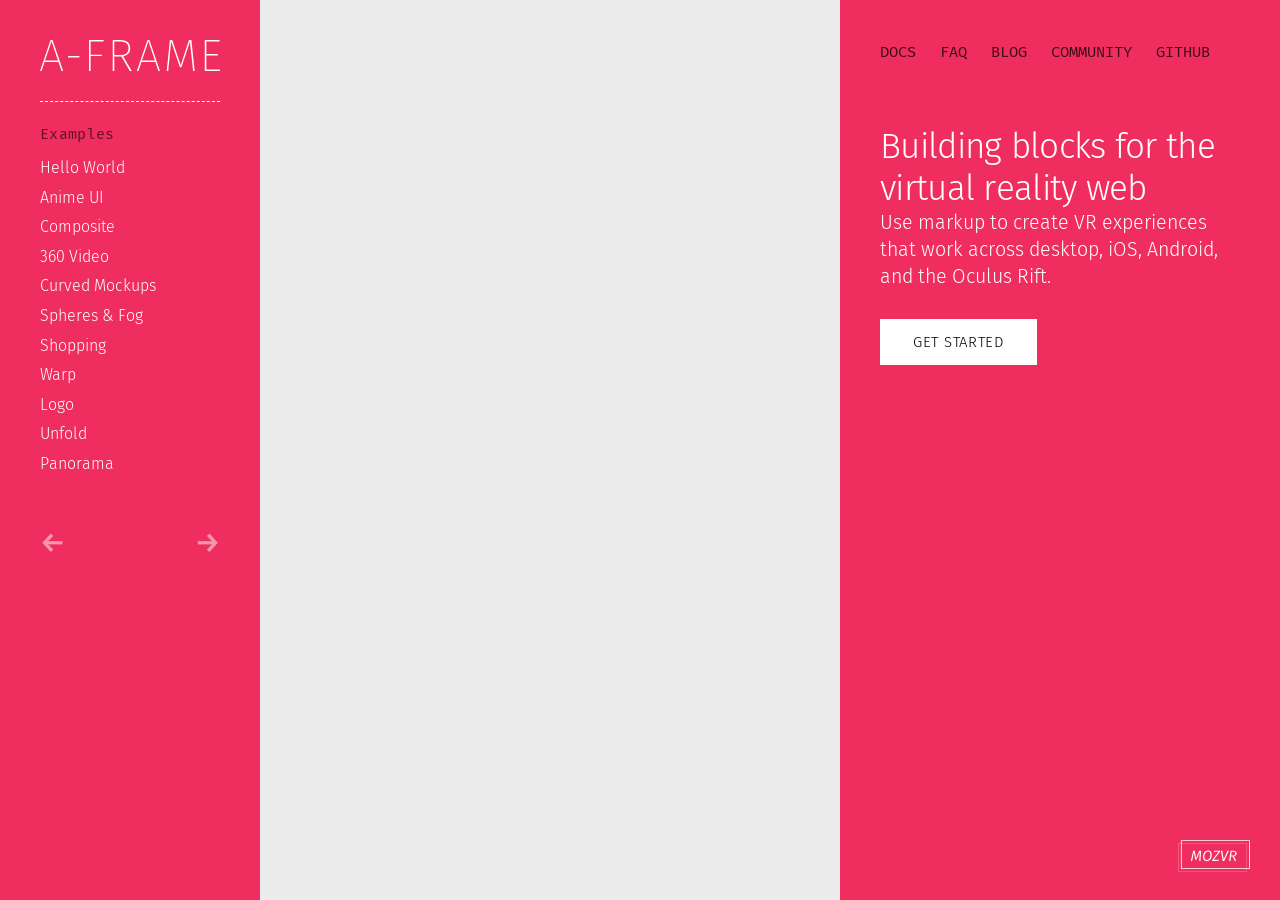
==== index.html @ d0e0e35d "Site updated: 2016-08-07 22:15:31" ====
<!DOCTYPE html>
<html lang="en" data-is-home="true" data-is-mobile="false" data-supports-vr="false" data-supports-touch="false" data-root-url="/" data-title="{title} | A-Frame" data-is-spa="false" data-ga-id="UA-24056643-4" data-aframe-version="0.2.0" data-docs-version="index.html">
  <head>
    <title>A-Frame – Building Blocks for the VR Web</title>
    

<script>
var host = window.location.protocol + '//' + window.location.hostname;
if (host === 'http://aframe.io' || host === 'http://aframevr.github.io') {
  window.location.href = 'https:' + window.location.href.substring(6);
}
</script>


    <meta charset="utf-8">
    <meta name="robots" content="all">
    <meta name="description" content="A-Frame – Building Blocks for the VR Web">
    <meta name="viewport" content="width=device-width, initial-scale=1, maximum-scale=1">

    <link rel="canonical" href="https://aframe.io">
    <meta property="fb:app_id" content="1535794316743373">
    <meta property="og:title" content="A-Frame">
    <meta property="og:site_name" content="A-Frame">
    <meta property="og:type" content="website">
    <meta property="og:url" content="https://aframe.io">
    <meta property="og:description" content="Building Blocks for the VR Web">
    <meta property="og:image" content="http://aframe.io/images/card.png">
    <meta property="og:image:secure_url" content="https://aframe.io/images/card.png">

    <meta name="twitter:card" content="summary">
    <meta name="twitter:site" content="@aframevr">
    <meta name="twitter:creator" content="@aframevr">
    <meta name="twitter:title" content="A-Frame">
    <meta name="twitter:description" content="Building Blocks for the VR Web">
    <meta name="twitter:image" content="https://aframe.io/images/card.png">

    <meta name="mobile-web-app-capable" content="yes">
    <meta name="theme-color" content="black">
    <link rel="icon" sizes="192x192" href="https://aframe.io/images/aframe-logo-192.png">

    <meta name="apple-mobile-web-app-capable" content="yes">
    <meta name="apple-mobile-web-app-status-bar-style" content="black">
    <link rel="apple-touch-icon" href="https://aframe.io/images/aframe-logo-152.png">

    <link rel="alternate" type="application/rss+xml" title="Feed" href="https://aframe.io/feed.xml">

    <script src="/js/compat.js"></script>

    
      <link rel="stylesheet" href="/css/index.css">
      
    

    
<script>
  (function(i,s,o,g,r,a,m){i['GoogleAnalyticsObject']=r;i[r]=i[r]||function(){
  (i[r].q=i[r].q||[]).push(arguments)},i[r].l=1*new Date();a=s.createElement(o),
  m=s.getElementsByTagName(o)[0];a.async=1;a.src=g;m.parentNode.insertBefore(a,m)
  })(window,document,'script','//www.google-analytics.com/analytics.js','ga');

  ga('create', 'UA-24056643-4', 'auto');
  ga('send', 'pageview');
</script>


  </head>
  <body data-page-layout="index" data-page-type="examples">
    
    <main id="main" class="main">
      

<aside class="sidebar">
  <div class="sidebar__wrap">
    <div class="sidebar__wrap__inner">

      <header id="header" class="header">
        <a id="logo" class="logo borderless-links" href="/">
          <span class="logo__wordmark">A-Frame</span>
        </a>
      </header>

      <a href="/docs/" class="mobile-get-started nav-link get-started">
        Get Started
      </a>

      <div class="list examples-list">
        <h2 class="page-title">Examples</h2>

        <ul id="examplesSubnav" class="subnav examples-subnav borderless-links">
          
            
            
            
            

            <li data-supports-android="true" data-supports-ios="true" data-url="examples/showcase/helloworld/" data-scene-url="https://aframe.io/aframe/examples/boilerplate-helloworld/" data-slug="helloworld" data-idx="0" class="example-item subnav-item"><a data-spa-link href="/examples/showcase/helloworld/" class="subnav-link"><span class="sidebar__link__text">Hello World</span></a></li>
          
            
            
            
            

            <li data-supports-android="true" data-supports-ios="true" data-url="examples/showcase/anime-UI/" data-scene-url="https://aframe.io/aframe/examples/showcase-anime-UI/" data-slug="anime-UI" data-idx="1" class="example-item subnav-item"><a data-spa-link href="/examples/showcase/anime-UI/" class="subnav-link"><span class="sidebar__link__text">Anime UI</span></a></li>
          
            
            
            
            

            <li data-supports-android="true" data-supports-ios="true" data-url="examples/showcase/composite/" data-scene-url="https://aframe.io/aframe/examples/showcase-composite/" data-slug="composite" data-idx="2" class="example-item subnav-item"><a data-spa-link href="/examples/showcase/composite/" class="subnav-link"><span class="sidebar__link__text">Composite</span></a></li>
          
            
            
            
            

            <li data-supports-android="false" data-supports-ios="false" data-url="examples/showcase/videosphere/" data-scene-url="https://aframe.io/aframe/examples/boilerplate-360video/" data-slug="videosphere" data-idx="3" class="example-item subnav-item"><a data-spa-link href="/examples/showcase/videosphere/" class="subnav-link"><span class="sidebar__link__text">360 Video</span></a></li>
          
            
            
            
            

            <li data-supports-android="true" data-supports-ios="true" data-url="examples/showcase/curved-mockups/" data-scene-url="https://aframe.io/aframe/examples/showcase-curved-mockups/" data-slug="curved-mockups" data-idx="4" class="example-item subnav-item"><a data-spa-link href="/examples/showcase/curved-mockups/" class="subnav-link"><span class="sidebar__link__text">Curved Mockups</span></a></li>
          
            
            
            
            

            <li data-supports-android="true" data-supports-ios="true" data-url="examples/showcase/spheres-and-fog/" data-scene-url="https://aframe.io/aframe/examples/showcase-spheres-and-fog/" data-slug="spheres-and-fog" data-idx="5" class="example-item subnav-item"><a data-spa-link href="/examples/showcase/spheres-and-fog/" class="subnav-link"><span class="sidebar__link__text">Spheres &amp; Fog</span></a></li>
          
            
            
            
            

            <li data-supports-android="true" data-supports-ios="true" data-url="examples/showcase/shopping/" data-scene-url="https://aframe.io/aframe/examples/showcase-shopping/" data-slug="shopping" data-idx="6" class="example-item subnav-item"><a data-spa-link href="/examples/showcase/shopping/" class="subnav-link"><span class="sidebar__link__text">Shopping</span></a></li>
          
            
            
            
            

            <li data-supports-android="true" data-supports-ios="true" data-url="examples/showcase/warps/" data-scene-url="https://aframe.io/aframe/examples/animation-warps/" data-slug="warps" data-idx="7" class="example-item subnav-item"><a data-spa-link href="/examples/showcase/warps/" class="subnav-link"><span class="sidebar__link__text">Warp</span></a></li>
          
            
            
            
            

            <li data-supports-android="true" data-supports-ios="true" data-url="examples/showcase/generic-logo/" data-scene-url="https://aframe.io/aframe/examples/animation-generic-logo/" data-slug="generic-logo" data-idx="8" class="example-item subnav-item"><a data-spa-link href="/examples/showcase/generic-logo/" class="subnav-link"><span class="sidebar__link__text">Logo</span></a></li>
          
            
            
            
            

            <li data-supports-android="true" data-supports-ios="true" data-url="examples/showcase/unfold/" data-scene-url="https://aframe.io/aframe/examples/animation-unfold/" data-slug="unfold" data-idx="9" class="example-item subnav-item"><a data-spa-link href="/examples/showcase/unfold/" class="subnav-link"><span class="sidebar__link__text">Unfold</span></a></li>
          
            
            
            
            

            <li data-supports-android="true" data-supports-ios="true" data-url="examples/showcase/sky/" data-scene-url="https://aframe.io/aframe/examples/primitives-sky/" data-slug="sky" data-idx="10" class="example-item subnav-item"><a data-spa-link href="/examples/showcase/sky/" class="subnav-link"><span class="sidebar__link__text">Panorama</span></a></li>
          
        </ul>

        <nav class="example-nav c">
          <a id="examplePrev" class="example-nav-link example-nav-prev" href="">← <span>Previous</span></a>
          <a id="exampleNext" class="example-nav-link example-nav-next float-right" href=""><span>Next</span> →</a>
        </nav>
      </div>

    </div>
  </div>
</aside>


<div class="content content--index">
  <div class="aframe-animation">
    <iframe id="exampleIframe" class="example__iframe"
            width="100%"
            height="100%"
            src="https://aframe.io/aframe/examples/animation-aframe-logo/?ui=false"
            allowfullscreen="yes" scrolling="no"></iframe>
  </div>
  <div class="copy__wrap">
    <ul class="menu">
      <li class="menu-item">
        <a href="/docs/0.2.0/guide/">Docs</a>
      </li>
      <li class="menu-item">
        <a href="/faq/">FAQ</a>
      </li>
      <li class="menu-item">
        <a href="/blog/">Blog</a>
      </li>
      <li class="menu-item">
        <a href="/community/">Community</a>
      </li>
      <li class="menu-item">
        <a href="https://github.com/aframevr/aframe/" rel="external">GitHub</a>
      </li>
    </ul>
    <h1 class="slogan">
      Building blocks for the<br>
      virtual reality web
    </h1>
    <div class="intro copy">
Use markup to create VR experiences that work across desktop, iOS, Android, and the Oculus Rift.
</div>

<!--
View the <a href="examples/" class="btn-index btn-examples">examples</a>.
Grab the <a href="https://github.com/aframevr/aframe-boilerplate/" class="btn-index btn-boilerplate">A-Frame Starter Kit</a>.
-->

    <a href="/docs/0.2.0/guide/getting-started.html"
       class="get-started nav-link">
      Get Started
    </a>
    <a class="credits borderless-link" href="http://mozvr.com/" rel="external"></a>
  </div>
</div>

    </main>
    <script src="/js/common.js"></script>
    <script src="/js/ga.js"></script>
    <script src="/js/single-page.js"></script>
    
      <script src="/js/examples.js"></script>
    
    
      <script src="/js/docs.js"></script>
    
  </body>
</html>
---- css/index.css ----
.gutter pre {
  color: #999;
}
pre {
  color: #525252;
}
pre .function .keyword,
pre .constant {
  color: #0092db;
}
pre .keyword,
pre .attribute {
  color: #e96900;
}
pre .number,
pre .literal {
  color: #ae81ff;
}
pre .tag,
pre .tag .title,
pre .change,
pre .winutils,
pre .flow,
pre .lisp .title,
pre .clojure .built_in,
pre .nginx .title,
pre .tex .special {
  color: #2973b7;
}
pre .class .title {
  color: #fff;
}
pre .symbol,
pre .symbol .string,
pre .value,
pre .regexp {
  color: #4b8;
}
pre .title {
  color: #a6e22e;
}
pre .tag .value,
pre .string,
pre .subst,
pre .haskell .type,
pre .preprocessor,
pre .ruby .class .parent,
pre .built_in,
pre .sql .aggregate,
pre .django .template_tag,
pre .django .variable,
pre .smalltalk .class,
pre .javadoc,
pre .django .filter .argument,
pre .smalltalk .localvars,
pre .smalltalk .array,
pre .attr_selector,
pre .pseudo,
pre .addition,
pre .stream,
pre .envvar,
pre .apache .tag,
pre .apache .cbracket,
pre .tex .command,
pre .prompt {
  color: #4b8;
}
pre .comment,
pre .java .annotation,
pre .python .decorator,
pre .template_comment,
pre .pi,
pre .doctype,
pre .deletion,
pre .shebang,
pre .apache .sqbracket,
pre .tex .formula {
  color: #b3b3b3;
}
pre .coffeescript .javascript,
pre .javascript .xml,
pre .tex .formula,
pre .xml .javascript,
pre .xml .vbscript,
pre .xml .css,
pre .xml .cdata {
  opacity: 0.5;
}
@font-face {
  font-family: Fira Sans;
  src: url("../fonts/fira/eot/FiraSans-Hair.eot");
  src: local('Fira Sans Hair'), url("../fonts/fira/eot/FiraSans-Hair.eot") format('embedded-opentype'), url("../fonts/fira/woff2/FiraSans-Hair.woff2") format('woff2'), url("../fonts/fira/woff/FiraSans-Hair.woff") format('woff'), url("../fonts/fira/ttf/FiraSans-Hair.ttf") format('truetype');
  font-weight: 100;
  font-style: normal;
}
@font-face {
  font-family: Fira Sans;
  src: url("../fonts/fira/eot/FiraSans-HairItalic.eot");
  src: local('Fira Sans Hair Italic'), url("../fonts/fira/eot/FiraSans-HairItalic.eot") format('embedded-opentype'), url("../fonts/fira/woff2/FiraSans-HairItalic.woff2") format('woff2'), url("../fonts/fira/woff/FiraSans-HairItalic.woff") format('woff'), url("../fonts/fira/ttf/FiraSans-HairItalic.ttf") format('truetype');
  font-weight: 100;
  font-style: italic;
}
@font-face {
  font-family: Fira Sans;
  src: url("../fonts/fira/eot/FiraSans-UltraLight.eot");
  src: local('Fira Sans UltraLight'), url("../fonts/fira/eot/FiraSans-UltraLight.eot") format('embedded-opentype'), url("../fonts/fira/woff2/FiraSans-UltraLight.woff2") format('woff2'), url("../fonts/fira/woff/FiraSans-UltraLight.woff") format('woff'), url("../fonts/fira/ttf/FiraSans-UltraLight.ttf") format('truetype');
  font-weight: 200;
  font-style: normal;
}
@font-face {
  font-family: Fira Sans;
  src: url("../fonts/fira/eot/FiraSans-UltraLightItalic.eot");
  src: local('Fira Sans UltraLight Italic'), url("../fonts/fira/eot/FiraSans-UltraLightItalic.eot") format('embedded-opentype'), url("../fonts/fira/woff2/FiraSans-UltraLightItalic.woff2") format('woff2'), url("../fonts/fira/woff/FiraSans-UltraLightItalic.woff") format('woff'), url("../fonts/fira/ttf/FiraSans-UltraLightItalic.ttf") format('truetype');
  font-weight: 200;
  font-style: italic;
}
@font-face {
  font-family: Fira Sans;
  src: url("../fonts/fira/eot/FiraSans-Light.eot");
  src: local('Fira Sans Light'), url("../fonts/fira/eot/FiraSans-Light.eot") format('embedded-opentype'), url("../fonts/fira/woff2/FiraSans-Light.woff2") format('woff2'), url("../fonts/fira/woff/FiraSans-Light.woff") format('woff'), url("../fonts/fira/ttf/FiraSans-Light.ttf") format('truetype');
  font-weight: 300;
  font-style: normal;
}
@font-face {
  font-family: Fira Sans;
  src: url("../fonts/fira/eot/FiraSans-LightItalic.eot");
  src: local('Fira Sans Light Italic'), url("../fonts/fira/eot/FiraSans-LightItalic.eot") format('embedded-opentype'), url("../fonts/fira/woff2/FiraSans-LightItalic.woff2") format('woff2'), url("../fonts/fira/woff/FiraSans-LightItalic.woff") format('woff'), url("../fonts/fira/ttf/FiraSans-LightItalic.ttf") format('truetype');
  font-weight: 300;
  font-style: italic;
}
@font-face {
  font-family: Fira Sans;
  src: url("../fonts/fira/eot/FiraSans-Regular.eot");
  src: local('Fira Sans Regular'), url("../fonts/fira/eot/FiraSans-Regular.eot") format('embedded-opentype'), url("../fonts/fira/woff2/FiraSans-Regular.woff2") format('woff2'), url("../fonts/fira/woff/FiraSans-Regular.woff") format('woff'), url("../fonts/fira/ttf/FiraSans-Regular.ttf") format('truetype');
  font-weight: 400;
  font-style: normal;
}
@font-face {
  font-family: Fira Sans;
  src: url("../fonts/fira/eot/FiraSans-Italic.eot");
  src: local('Fira Sans Regular Italic'), url("../fonts/fira/eot/FiraSans-Italic.eot") format('embedded-opentype'), url("../fonts/fira/woff2/FiraSans-Italic.woff2") format('woff2'), url("../fonts/fira/woff/FiraSans-Italic.woff") format('woff'), url("../fonts/fira/ttf/FiraSans-Italic.ttf") format('truetype');
  font-weight: 400;
  font-style: italic;
}
@font-face {
  font-family: Fira Sans;
  src: url("../fonts/fira/eot/FiraSans-Medium.eot");
  src: local('Fira Sans Medium'), url("../fonts/fira/eot/FiraSans-Medium.eot") format('embedded-opentype'), url("../fonts/fira/woff2/FiraSans-Medium.woff2") format('woff2'), url("../fonts/fira/woff/FiraSans-Medium.woff") format('woff'), url("../fonts/fira/ttf/FiraSans-Medium.ttf") format('truetype');
  font-weight: 500;
  font-style: normal;
}
@font-face {
  font-family: Fira Sans;
  src: url("../fonts/fira/eot/FiraSans-MediumItalic.eot");
  src: local('Fira Sans Medium Italic'), url("../fonts/fira/eot/FiraSans-MediumItalic.eot") format('embedded-opentype'), url("../fonts/fira/woff2/FiraSans-MediumItalic.woff2") format('woff2'), url("../fonts/fira/woff/FiraSans-MediumItalic.woff") format('woff'), url("../fonts/fira/ttf/FiraSans-MediumItalic.ttf") format('truetype');
  font-weight: 500;
  font-style: italic;
}
@font-face {
  font-family: Fira Sans;
  src: url("../fonts/fira/eot/FiraSans-SemiBold.eot");
  src: local('Fira Sans SemiBold'), url("../fonts/fira/eot/FiraSans-SemiBold.eot") format('embedded-opentype'), url("../fonts/fira/woff2/FiraSans-SemiBold.woff2") format('woff2'), url("../fonts/fira/woff/FiraSans-SemiBold.woff") format('woff'), url("../fonts/fira/ttf/FiraSans-SemiBold.ttf") format('truetype');
  font-weight: 600;
  font-style: normal;
}
@font-face {
  font-family: Fira Sans;
  src: url("../fonts/fira/eot/FiraSans-SemiBoldItalic.eot");
  src: local('Fira Sans SemiBold Italic'), url("../fonts/fira/eot/FiraSans-SemiBoldItalic.eot") format('embedded-opentype'), url("../fonts/fira/woff2/FiraSans-SemiBoldItalic.woff2") format('woff2'), url("../fonts/fira/woff/FiraSans-SemiBoldItalic.woff") format('woff'), url("../fonts/fira/ttf/FiraSans-SemiBoldItalic.ttf") format('truetype');
  font-weight: 600;
  font-style: italic;
}
@font-face {
  font-family: Fira Sans;
  src: url("../fonts/fira/eot/FiraSans-Bold.eot");
  src: local('Fira Sans Bold'), url("../fonts/fira/eot/FiraSans-Bold.eot") format('embedded-opentype'), url("../fonts/fira/woff2/FiraSans-Bold.woff2") format('woff2'), url("../fonts/fira/woff/FiraSans-Bold.woff") format('woff'), url("../fonts/fira/ttf/FiraSans-Bold.ttf") format('truetype');
  font-weight: 700;
  font-style: normal;
}
@font-face {
  font-family: Fira Sans;
  src: url("../fonts/fira/eot/FiraSans-BoldItalic.eot");
  src: local('Fira Sans Bold Italic'), url("../fonts/fira/eot/FiraSans-BoldItalic.eot") format('embedded-opentype'), url("../fonts/fira/woff2/FiraSans-BoldItalic.woff2") format('woff2'), url("../fonts/fira/woff/FiraSans-BoldItalic.woff") format('woff'), url("../fonts/fira/ttf/FiraSans-BoldItalic.ttf") format('truetype');
  font-weight: 700;
  font-style: italic;
}
@font-face {
  font-family: Fira Sans;
  src: url("../fonts/fira/eot/FiraSans-ExtraBold.eot");
  src: local('Fira Sans ExtraBold'), url("../fonts/fira/eot/FiraSans-ExtraBold.eot") format('embedded-opentype'), url("../fonts/fira/woff2/FiraSans-ExtraBold.woff2") format('woff2'), url("../fonts/fira/woff/FiraSans-ExtraBold.woff") format('woff'), url("../fonts/fira/ttf/FiraSans-ExtraBold.ttf") format('truetype');
  font-weight: 800;
  font-style: normal;
}
@font-face {
  font-family: Fira Sans;
  src: url("../fonts/fira/eot/FiraSans-ExtraBoldItalic.eot");
  src: local('Fira Sans ExtraBold Italic'), url("../fonts/fira/eot/FiraSans-ExtraBoldItalic.eot") format('embedded-opentype'), url("../fonts/fira/woff2/FiraSans-ExtraBoldItalic.woff2") format('woff2'), url("../fonts/fira/woff/FiraSans-ExtraBoldItalic.woff") format('woff'), url("../fonts/fira/ttf/FiraSans-ExtraBoldItalic.ttf") format('truetype');
  font-weight: 800;
  font-style: italic;
}
@font-face {
  font-family: Fira Sans;
  src: url("../fonts/fira/eot/FiraSans-Heavy.eot");
  src: local('Fira Sans Heavy'), url("../fonts/fira/eot/FiraSans-Heavy.eot") format('embedded-opentype'), url("../fonts/fira/woff2/FiraSans-Heavy.woff2") format('woff2'), url("../fonts/fira/woff/FiraSans-Heavy.woff") format('woff'), url("../fonts/fira/ttf/FiraSans-Heavy.ttf") format('truetype');
  font-weight: 900;
  font-style: normal;
}
@font-face {
  font-family: Fira Sans;
  src: url("../fonts/fira/eot/FiraSans-HeavyItalic.eot");
  src: local('Fira Sans Heavy Italic'), url("../fonts/fira/eot/FiraSans-HeavyItalic.eot") format('embedded-opentype'), url("../fonts/fira/woff2/FiraSans-HeavyItalic.woff2") format('woff2'), url("../fonts/fira/woff/FiraSans-HeavyItalic.woff") format('woff'), url("../fonts/fira/ttf/FiraSans-HeavyItalic.ttf") format('truetype');
  font-weight: 900;
  font-style: italic;
}
@font-face {
  font-family: Fira Mono;
  src: url("../fonts/fira/eot/FiraMono-Regular.eot");
  src: local('Fira Mono'), url("../fonts/fira/eot/FiraMono-Regular.eot") format('embedded-opentype'), url("../fonts/fira/woff2/FiraMono-Regular.woff2") format('woff2'), url("../fonts/fira/woff/FiraMono-Regular.woff") format('woff'), url("../fonts/fira/ttf/FiraMono-Regular.ttf") format('truetype');
  font-weight: 400;
  font-style: normal;
}
@font-face {
  font-family: Fira Mono;
  src: url("../fonts/fira/eot/FiraMono-Bold.eot");
  src: local('Fira Mono Bold'), url("../fonts/fira/eot/FiraMono-Bold.eot") format('embedded-opentype'), url("../fonts/fira/woff2/FiraMono-Bold.woff2") format('woff2'), url("../fonts/fira/woff/FiraMono-Bold.woff") format('woff'), url("../fonts/fira/ttf/FiraMono-Bold.ttf") format('truetype');
  font-weight: 600;
  font-style: normal;
}
* {
  margin: 0;
  padding: 0;
  box-sizing: border-box;
}
html,
body {
  height: 100%;
}
html {
  font-size: 14px;
}
body {
  font: 400 1.1rem/1.6 Fira Sans, Helvetica, Arial, sans-serif;
  color: #333;
}
.font-loaded-sans body {
  font-family: Fira Sans, Helvetica, Arial, sans-serif;
}
iframe,
img,
button,
input[type=button],
.btn {
  border: 0;
}
.borderless-links a,
a.borderless-links,
a.borderless-link {
  border: 0;
}
.hidden-visually {
  border: 0;
  clip: rect(0 0 0 0);
  height: 1px;
  margin: -1px;
  overflow: hidden;
  padding: 0;
  position: absolute;
  width: 1px;
}
strong {
  font-weight: 600;
}
code,
pre {
  font-size: 0.9rem;
  font-family: Fira Mono, Andale Mono, Monaco, Courier, monospace;
}
.font-loaded-mono code,
.font-loaded-mono pre {
  font-family: Fira Mono, Andale Mono, Monaco, Courier, monospace;
}
code code,
p code,
li code,
dd code {
  font-weight: 600;
  padding: 0 0.25ch;
}
p {
  word-spacing: 0.05em;
}
h1,
h2,
h3,
h4 {
  font-weight: 600;
  color: #2c3e50;
}
.btn {
  cursor: pointer;
  font: inherit;
}
.copy__wrap {
  max-width: 700px;
}
.sidebar__wrap,
.copy__wrap {
  padding: 40px;
}
.nav,
.subnav {
  list-style-type: none;
}
.copy a.btn {
  font-size: 0.9em;
  color: #fff;
  margin: 0.2em 0;
  max-width: 180px;
  text-align: center;
  padding: 12px 24px;
  display: inline-block;
  vertical-align: middle;
}
.copy img {
  max-width: 100%;
}
.copy span.light {
  color: #7f8c8d;
}
.copy span.info {
  font-size: 0.85em;
  display: inline-block;
  vertical-align: middle;
  width: 280px;
  margin-left: 20px;
}
.copy h1 {
  margin: 0;
}
.copy h2 {
  margin: 2em 0 0.8em;
  padding-bottom: 0.7em;
  border-bottom: 1px solid #ddd;
}
.copy h3 {
  color: #476582;
}
.copy h3,
.copy h3 code {
  font-size: 1.3rem;
}
.copy h3,
.copy h4 {
  margin: 2em 0 1.2em;
  position: relative;
}
.copy figure,
.copy p,
.copy ul,
.copy ol,
.copy table {
  margin: 15px 0;
}
.copy figure:last-child + .footer,
.copy p:last-child + .footer,
.copy ul:last-child + .footer,
.copy ol:last-child + .footer,
.copy table:last-child + .footer {
  margin-bottom: 0;
}
.copy p,
.copy ul,
.copy ol,
.copy table {
  line-height: 1.6;
}
.copy ul,
.copy ol {
  padding-left: 1.5em;
}
.copy blockquote {
  margin: 2em 0;
  padding-left: 20px;
  border-left: 4px solid #4b8;
}
.copy blockquote p {
  font-weight: 400;
  margin-left: 0;
}
.copy iframe {
  margin: 1em 0;
}
.copy p + h2,
.copy table + table {
  margin-top: 1.5em;
}
.copy .tip {
  background-color: #f8f8f8;
  border-bottom-right-radius: 2px;
  border-left: 4px solid #ef2d5e;
  border-top-right-radius: 2px;
  margin: 2em 0;
  padding: 1.5em 2em;
  position: relative;
}
.copy .tip:before {
  position: absolute;
  top: 14px;
  left: -12px;
  background-color: #ef2d5e;
  color: #fff;
  content: "!";
  width: 20px;
  height: 20px;
  border-radius: 100%;
  text-align: center;
  line-height: 20px;
  font-weight: bold;
  font-size: 14px;
}
.copy .tip.tip--dark {
  background-color: rgba(0,0,0,0.5);
  border-left-color: rgba(239,45,94,0.5);
}
.copy .tip.tip--dark:before {
  background-color: #ef2d5e;
  border: 2px solid #000;
  color: #fff;
  left: -14px;
}
.copy .tip.tip--thin {
  font-size: 0.9rem;
  padding: 1rem 2rem;
}
.copy .tip.tip--thin:before {
  top: 0.75rem;
}
.copy .tip p:first-child {
  margin-top: 0;
}
.copy .tip p:last-child {
  margin-bottom: 0;
}
.copy ul {
  list-style: disc;
  margin-left: 1em;
  padding-left: 1em;
}
.copy ul ul {
  margin-bottom: 0;
  margin-top: 0;
}
.copy ol {
  list-style: decimal;
  margin-left: 1em;
  padding-left: 1em;
}
.copy ol ol {
  list-style: circle;
}
.copy li + li,
.copy ul ul li,
.copy ol ol li {
  margin-top: 0.35rem;
}
.logo__wordmark {
  background: url("../images/aframe-name-pink.svg") no-repeat;
  display: block;
  height: 31px;
  margin-bottom: 30px;
  text-indent: -9999px;
}
.float-left {
  float: left;
}
.float-right {
  float: right;
}
.c:after {
  clear: both;
  content: "";
  display: table;
}
@media screen and (max-width: 800px) {
  .sidebar__wrap,
  .copy__wrap {
    padding: 20px;
  }
  .logo__wordmark {
    margin-bottom: 20px;
  }
}
@font-face {
  font-family: Fira Sans;
  src: url("../fonts/fira/eot/FiraSans-Hair.eot");
  src: local('Fira Sans Hair'), url("../fonts/fira/eot/FiraSans-Hair.eot") format('embedded-opentype'), url("../fonts/fira/woff2/FiraSans-Hair.woff2") format('woff2'), url("../fonts/fira/woff/FiraSans-Hair.woff") format('woff'), url("../fonts/fira/ttf/FiraSans-Hair.ttf") format('truetype');
  font-weight: 100;
  font-style: normal;
}
@font-face {
  font-family: Fira Sans;
  src: url("../fonts/fira/eot/FiraSans-HairItalic.eot");
  src: local('Fira Sans Hair Italic'), url("../fonts/fira/eot/FiraSans-HairItalic.eot") format('embedded-opentype'), url("../fonts/fira/woff2/FiraSans-HairItalic.woff2") format('woff2'), url("../fonts/fira/woff/FiraSans-HairItalic.woff") format('woff'), url("../fonts/fira/ttf/FiraSans-HairItalic.ttf") format('truetype');
  font-weight: 100;
  font-style: italic;
}
@font-face {
  font-family: Fira Sans;
  src: url("../fonts/fira/eot/FiraSans-UltraLight.eot");
  src: local('Fira Sans UltraLight'), url("../fonts/fira/eot/FiraSans-UltraLight.eot") format('embedded-opentype'), url("../fonts/fira/woff2/FiraSans-UltraLight.woff2") format('woff2'), url("../fonts/fira/woff/FiraSans-UltraLight.woff") format('woff'), url("../fonts/fira/ttf/FiraSans-UltraLight.ttf") format('truetype');
  font-weight: 200;
  font-style: normal;
}
@font-face {
  font-family: Fira Sans;
  src: url("../fonts/fira/eot/FiraSans-UltraLightItalic.eot");
  src: local('Fira Sans UltraLight Italic'), url("../fonts/fira/eot/FiraSans-UltraLightItalic.eot") format('embedded-opentype'), url("../fonts/fira/woff2/FiraSans-UltraLightItalic.woff2") format('woff2'), url("../fonts/fira/woff/FiraSans-UltraLightItalic.woff") format('woff'), url("../fonts/fira/ttf/FiraSans-UltraLightItalic.ttf") format('truetype');
  font-weight: 200;
  font-style: italic;
}
@font-face {
  font-family: Fira Sans;
  src: url("../fonts/fira/eot/FiraSans-Light.eot");
  src: local('Fira Sans Light'), url("../fonts/fira/eot/FiraSans-Light.eot") format('embedded-opentype'), url("../fonts/fira/woff2/FiraSans-Light.woff2") format('woff2'), url("../fonts/fira/woff/FiraSans-Light.woff") format('woff'), url("../fonts/fira/ttf/FiraSans-Light.ttf") format('truetype');
  font-weight: 300;
  font-style: normal;
}
@font-face {
  font-family: Fira Sans;
  src: url("../fonts/fira/eot/FiraSans-LightItalic.eot");
  src: local('Fira Sans Light Italic'), url("../fonts/fira/eot/FiraSans-LightItalic.eot") format('embedded-opentype'), url("../fonts/fira/woff2/FiraSans-LightItalic.woff2") format('woff2'), url("../fonts/fira/woff/FiraSans-LightItalic.woff") format('woff'), url("../fonts/fira/ttf/FiraSans-LightItalic.ttf") format('truetype');
  font-weight: 300;
  font-style: italic;
}
@font-face {
  font-family: Fira Sans;
  src: url("../fonts/fira/eot/FiraSans-Regular.eot");
  src: local('Fira Sans Regular'), url("../fonts/fira/eot/FiraSans-Regular.eot") format('embedded-opentype'), url("../fonts/fira/woff2/FiraSans-Regular.woff2") format('woff2'), url("../fonts/fira/woff/FiraSans-Regular.woff") format('woff'), url("../fonts/fira/ttf/FiraSans-Regular.ttf") format('truetype');
  font-weight: 400;
  font-style: normal;
}
@font-face {
  font-family: Fira Sans;
  src: url("../fonts/fira/eot/FiraSans-Italic.eot");
  src: local('Fira Sans Regular Italic'), url("../fonts/fira/eot/FiraSans-Italic.eot") format('embedded-opentype'), url("../fonts/fira/woff2/FiraSans-Italic.woff2") format('woff2'), url("../fonts/fira/woff/FiraSans-Italic.woff") format('woff'), url("../fonts/fira/ttf/FiraSans-Italic.ttf") format('truetype');
  font-weight: 400;
  font-style: italic;
}
@font-face {
  font-family: Fira Sans;
  src: url("../fonts/fira/eot/FiraSans-Medium.eot");
  src: local('Fira Sans Medium'), url("../fonts/fira/eot/FiraSans-Medium.eot") format('embedded-opentype'), url("../fonts/fira/woff2/FiraSans-Medium.woff2") format('woff2'), url("../fonts/fira/woff/FiraSans-Medium.woff") format('woff'), url("../fonts/fira/ttf/FiraSans-Medium.ttf") format('truetype');
  font-weight: 500;
  font-style: normal;
}
@font-face {
  font-family: Fira Sans;
  src: url("../fonts/fira/eot/FiraSans-MediumItalic.eot");
  src: local('Fira Sans Medium Italic'), url("../fonts/fira/eot/FiraSans-MediumItalic.eot") format('embedded-opentype'), url("../fonts/fira/woff2/FiraSans-MediumItalic.woff2") format('woff2'), url("../fonts/fira/woff/FiraSans-MediumItalic.woff") format('woff'), url("../fonts/fira/ttf/FiraSans-MediumItalic.ttf") format('truetype');
  font-weight: 500;
  font-style: italic;
}
@font-face {
  font-family: Fira Sans;
  src: url("../fonts/fira/eot/FiraSans-SemiBold.eot");
  src: local('Fira Sans SemiBold'), url("../fonts/fira/eot/FiraSans-SemiBold.eot") format('embedded-opentype'), url("../fonts/fira/woff2/FiraSans-SemiBold.woff2") format('woff2'), url("../fonts/fira/woff/FiraSans-SemiBold.woff") format('woff'), url("../fonts/fira/ttf/FiraSans-SemiBold.ttf") format('truetype');
  font-weight: 600;
  font-style: normal;
}
@font-face {
  font-family: Fira Sans;
  src: url("../fonts/fira/eot/FiraSans-SemiBoldItalic.eot");
  src: local('Fira Sans SemiBold Italic'), url("../fonts/fira/eot/FiraSans-SemiBoldItalic.eot") format('embedded-opentype'), url("../fonts/fira/woff2/FiraSans-SemiBoldItalic.woff2") format('woff2'), url("../fonts/fira/woff/FiraSans-SemiBoldItalic.woff") format('woff'), url("../fonts/fira/ttf/FiraSans-SemiBoldItalic.ttf") format('truetype');
  font-weight: 600;
  font-style: italic;
}
@font-face {
  font-family: Fira Sans;
  src: url("../fonts/fira/eot/FiraSans-Bold.eot");
  src: local('Fira Sans Bold'), url("../fonts/fira/eot/FiraSans-Bold.eot") format('embedded-opentype'), url("../fonts/fira/woff2/FiraSans-Bold.woff2") format('woff2'), url("../fonts/fira/woff/FiraSans-Bold.woff") format('woff'), url("../fonts/fira/ttf/FiraSans-Bold.ttf") format('truetype');
  font-weight: 700;
  font-style: normal;
}
@font-face {
  font-family: Fira Sans;
  src: url("../fonts/fira/eot/FiraSans-BoldItalic.eot");
  src: local('Fira Sans Bold Italic'), url("../fonts/fira/eot/FiraSans-BoldItalic.eot") format('embedded-opentype'), url("../fonts/fira/woff2/FiraSans-BoldItalic.woff2") format('woff2'), url("../fonts/fira/woff/FiraSans-BoldItalic.woff") format('woff'), url("../fonts/fira/ttf/FiraSans-BoldItalic.ttf") format('truetype');
  font-weight: 700;
  font-style: italic;
}
@font-face {
  font-family: Fira Sans;
  src: url("../fonts/fira/eot/FiraSans-ExtraBold.eot");
  src: local('Fira Sans ExtraBold'), url("../fonts/fira/eot/FiraSans-ExtraBold.eot") format('embedded-opentype'), url("../fonts/fira/woff2/FiraSans-ExtraBold.woff2") format('woff2'), url("../fonts/fira/woff/FiraSans-ExtraBold.woff") format('woff'), url("../fonts/fira/ttf/FiraSans-ExtraBold.ttf") format('truetype');
  font-weight: 800;
  font-style: normal;
}
@font-face {
  font-family: Fira Sans;
  src: url("../fonts/fira/eot/FiraSans-ExtraBoldItalic.eot");
  src: local('Fira Sans ExtraBold Italic'), url("../fonts/fira/eot/FiraSans-ExtraBoldItalic.eot") format('embedded-opentype'), url("../fonts/fira/woff2/FiraSans-ExtraBoldItalic.woff2") format('woff2'), url("../fonts/fira/woff/FiraSans-ExtraBoldItalic.woff") format('woff'), url("../fonts/fira/ttf/FiraSans-ExtraBoldItalic.ttf") format('truetype');
  font-weight: 800;
  font-style: italic;
}
@font-face {
  font-family: Fira Sans;
  src: url("../fonts/fira/eot/FiraSans-Heavy.eot");
  src: local('Fira Sans Heavy'), url("../fonts/fira/eot/FiraSans-Heavy.eot") format('embedded-opentype'), url("../fonts/fira/woff2/FiraSans-Heavy.woff2") format('woff2'), url("../fonts/fira/woff/FiraSans-Heavy.woff") format('woff'), url("../fonts/fira/ttf/FiraSans-Heavy.ttf") format('truetype');
  font-weight: 900;
  font-style: normal;
}
@font-face {
  font-family: Fira Sans;
  src: url("../fonts/fira/eot/FiraSans-HeavyItalic.eot");
  src: local('Fira Sans Heavy Italic'), url("../fonts/fira/eot/FiraSans-HeavyItalic.eot") format('embedded-opentype'), url("../fonts/fira/woff2/FiraSans-HeavyItalic.woff2") format('woff2'), url("../fonts/fira/woff/FiraSans-HeavyItalic.woff") format('woff'), url("../fonts/fira/ttf/FiraSans-HeavyItalic.ttf") format('truetype');
  font-weight: 900;
  font-style: italic;
}
@font-face {
  font-family: Fira Mono;
  src: url("../fonts/fira/eot/FiraMono-Regular.eot");
  src: local('Fira Mono'), url("../fonts/fira/eot/FiraMono-Regular.eot") format('embedded-opentype'), url("../fonts/fira/woff2/FiraMono-Regular.woff2") format('woff2'), url("../fonts/fira/woff/FiraMono-Regular.woff") format('woff'), url("../fonts/fira/ttf/FiraMono-Regular.ttf") format('truetype');
  font-weight: 400;
  font-style: normal;
}
@font-face {
  font-family: Fira Mono;
  src: url("../fonts/fira/eot/FiraMono-Bold.eot");
  src: local('Fira Mono Bold'), url("../fonts/fira/eot/FiraMono-Bold.eot") format('embedded-opentype'), url("../fonts/fira/woff2/FiraMono-Bold.woff2") format('woff2'), url("../fonts/fira/woff/FiraMono-Bold.woff") format('woff'), url("../fonts/fira/ttf/FiraMono-Bold.ttf") format('truetype');
  font-weight: 600;
  font-style: normal;
}
code,
pre,
.example__viewsource,
.sidebar .page-title,
.menu-item a {
  font-family: Fira Mono, Andale Mono, Monaco, Courier, monospace;
}
.font-loaded-mono code,
.font-loaded-mono pre,
.font-loaded-mono .example__viewsource,
.font-loaded-mono .sidebar .page-title,
.font-loaded-mono .menu-item a {
  font-family: Fira Mono, Andale Mono, Monaco, Courier, monospace;
}
.hidden {
  display: !important;
}
em {
  color: #7f8c8d;
}
html[data-is-home="true"] {
  min-width: 1000px;
}
body {
  color: #fff;
}
a {
  border-bottom: 1px solid rgba(255,255,255,0.15);
  color: rgba(255,255,255,0.5);
  text-decoration: none;
}
a:hover {
  border-bottom-color: rgba(255,255,255,0.3);
  color: rgba(255,255,255,0.75);
}
a:active,
a.click {
  border-bottom-color: rgba(255,255,255,0.5);
  color: #fff;
}
ul {
  list-style-type: none;
}
.logo__wordmark {
  background: url("../images/aframe-name-white.svg") no-repeat;
}
.sidebar {
  background: #ef2d5e;
  -webkit-overflow-scrolling: touch;
  -ms-overflow-style: none;
  width: 260px;
}
.sidebar::-webkit-scrollbar {
  width: 0 !important;
}
.sidebar .page-title {
  font-size: 15px;
  color: rgba(0,0,0,0.6);
  font-weight: 100;
  letter-spacing: 0.02em;
}
.example__iframe {
  height: 100vh;
  width: 100%;
  background-color: #ececec;
}
.examples-list {
  border-top: 1px dashed #fff;
  padding-top: 20px;
}
.main {
  background: #ef2d5e;
  display: flex;
  height: 100%;
}
.sidebar,
.content {
  position: relative;
}
.sidebar {
  max-width: 400px;
  overflow-x: hidden;
}
.sidebar__wrap {
  height: 100vh;
  position: relative;
  overflow-y: auto;
}
.content {
  flex: 1;
  overflow-y: auto;
  display: flex;
  flex-direction: column;
}
.example__viewsource {
  background: rgba(0,0,0,0.35);
  color: #fff;
  display: block;
  font-size: 12px;
  line-height: 1.5;
  padding: 5px 10px;
  position: absolute;
  text-transform: uppercase;
  top: 5px;
  right: 5px;
  z-index: 2;
}
.example__viewsource[href="#"] {
  display: none;
}
.example__viewsource:active,
.example__viewsource:hover {
  background-color: #ef2d5e;
}
.aframe-animation .example__viewsource {
  display: none;
}
[data-is-mobile="true"] .example__viewsource {
  display: none;
}
.page__title {
  line-height: 1.3;
  font-size: 36px;
  font-weight: 600;
}
.subnav-link {
  font-size: 16px;
  font-weight: 300;
  margin-left: -3px;
  padding: 2px 4px 2px 3px;
  display: block;
  transition: 0.05s color ease;
  color: #fff;
  width: 100%;
}
.subnav-link:hover {
  background-color: rgba(0,0,0,0.05);
  color: #fff;
}
.subnav-link:active,
.subnav-link.click {
  background-color: rgba(0,0,0,0.5);
}
.subnav-link.current,
.subnav-link.current:hover {
  font-weight: 500;
  color: #fff;
}
.example-nav {
  margin-top: 3rem;
}
.example-nav-link {
  border: 0;
  height: 100%;
  font-size: 2rem;
  font-weight: 600;
  display: inline-block;
  padding: 0.5rem 1rem;
  margin: -0.5rem -1rem;
  width: 50%;
}
.example-nav-link span {
  display: none;
}
.example-nav-next {
  text-align: right;
}
/*
// Use this version if adding to side bar
.credits
    border-top 1px dashed rgba(255,255,255,0.5)
    background url(../images/mozvr-mozilla.svg) 100% 50% no-repeat
    background-size 100% 100%
    height 60px
    padding-top 20px
    margin 40px 0 20px
*/
.credits {
  background: url("../images/mozvr-white.svg") 45% 60% no-repeat;
  background-size: 80% 80%;
  position: absolute;
  bottom: 0;
  right: 0;
  height: 50px;
  width: 90px;
  margin: 0px 20px 20px;
}
.credits:hover {
  background-color: rgba(0,0,0,0.1);
}
.examples-subnav {
  margin-top: 0.5rem;
}
.btn-index {
  color: #fff;
}
.content--index {
  flex-direction: row;
}
.content--index .aframe-animation {
  background-color: #24caff;
  position: relative;
  width: 65%;
}
.content--index .copy__wrap {
  width: 35%;
  min-width: 440px;
}
.content--index .slogan {
  color: #fff;
  font-size: 2.5rem;
  font-weight: 300;
  line-height: 1.2;
  letter-spacing: -0.05rem;
}
.content--index .intro {
  color: #fff;
  font-size: 1.4rem;
  font-weight: 300;
  line-height: 1.4;
  width: 350px;
}
.content--index .disclaimer {
  color: rgba(255,255,255,0.5);
}
.menu {
  margin-bottom: 60px;
}
.menu-item {
  display: inline-block;
}
.menu-item a {
  text-transform: uppercase;
  color: rgba(0,0,0,0.75);
  margin-right: 20px;
  border: none;
}
.menu-item a:hover {
  color: #000;
  background-color: rgba(0,0,0,0.02);
  border-bottom: 1px solid rgba(0,0,0,0.5);
}
.get-started {
  background-color: #fff;
  border: 3px solid #fff;
  color: #000;
  display: inline-block;
  font-size: 15px;
  font-weight: 300;
  letter-spacing: 0.05rem;
  margin-top: 2rem;
  padding: 8px 30px;
  text-align: center;
  text-transform: uppercase;
  transition: 0.05s ease;
}
.get-started:hover {
  background-color: #fff;
  color: #ef2d5e;
}
.get-started:active {
  opacity: 0.8;
}
.mobile-get-started {
  display: none;
}
@media screen and (max-width: 399px) {
  #logo {
    max-width: 40vw;
  }
}
@media screen and (min-width: 480px) {
  .example__viewsource {
    top: 20px;
    right: 20px;
  }
}
@media screen and (min-width: 800px) {
  .example__viewsource {
    top: 30px;
    right: 30px;
  }
}
@media only screen and (max-device-width: 736px) and (orientation: landscape) {
  .sidebar {
    display: none;
  }
}
[data-is-android="true"] [data-supports-android="false"],
[data-is-ios="true"] [data-supports-ios="false"] {
  display: none !important;
}
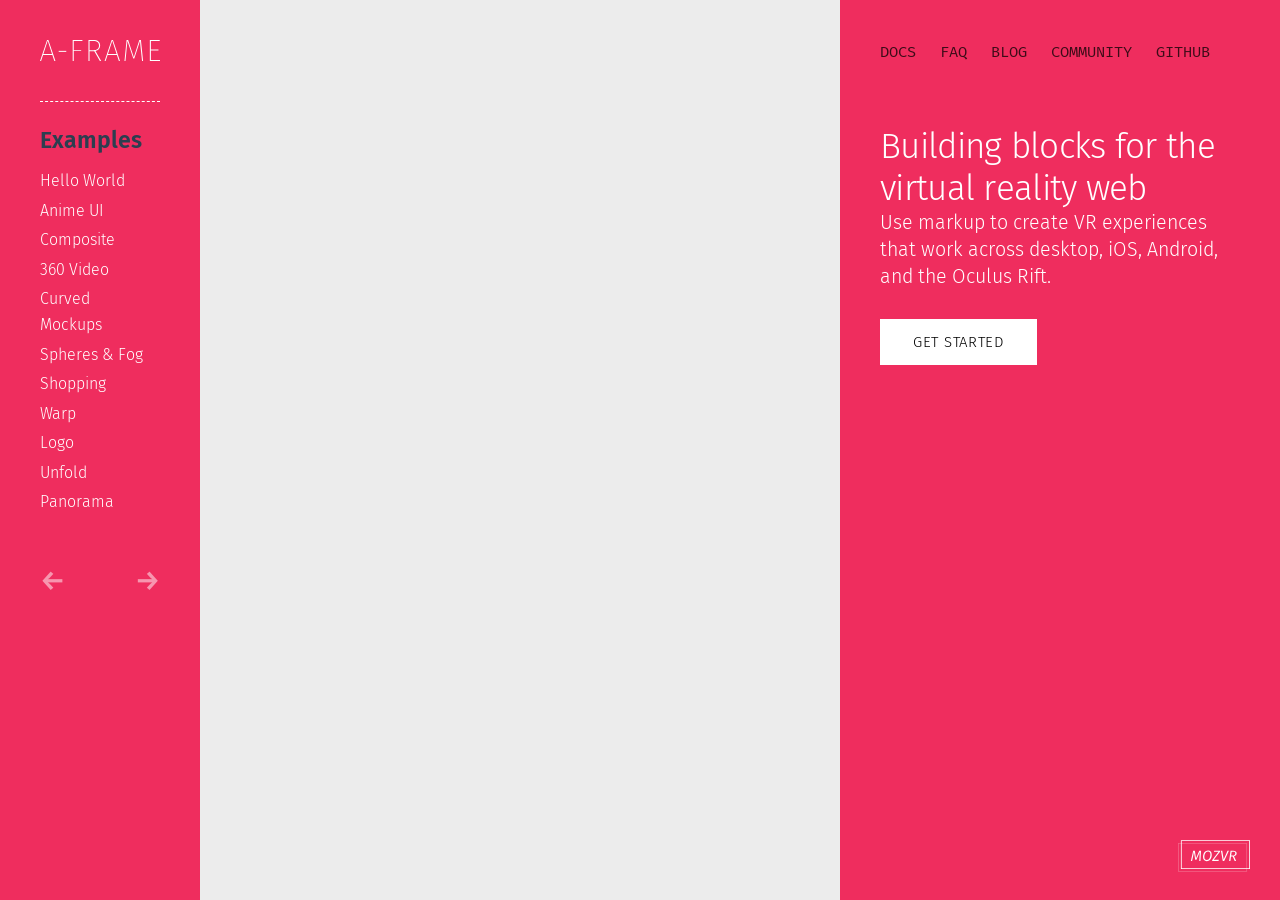
==== commit 9ec637e7: "Commit" ====
--- a/index.html
+++ b/index.html
@@ -79,7 +79,7 @@
     <main id="main" class="main">
       
 
-<aside class="sidebar">
+<!<aside class="sidebar">
   <div class="sidebar__wrap">
     <div class="sidebar__wrap__inner">
 
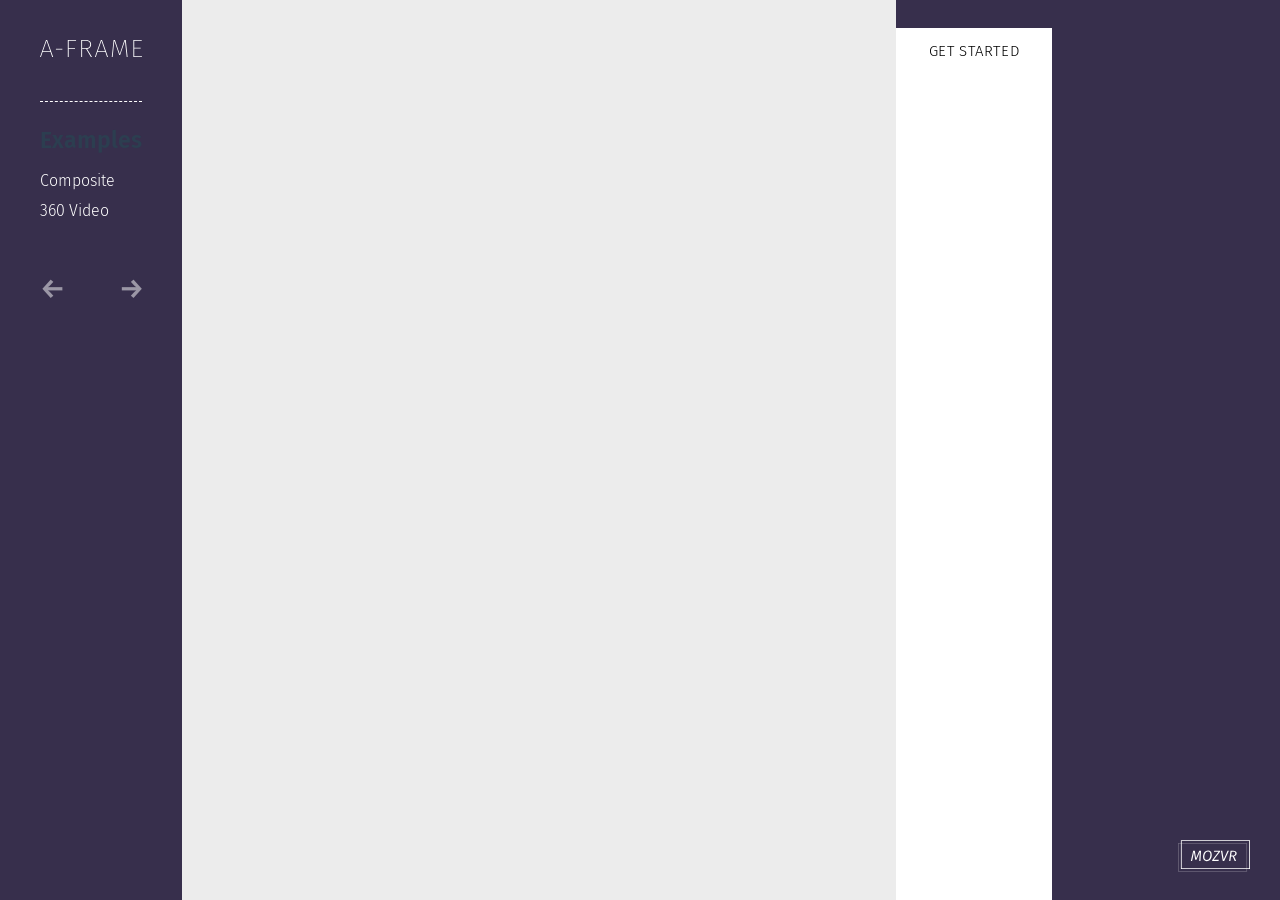
==== commit c489a7c2: "Inex changes" ====
--- a/index.html
+++ b/index.html
@@ -103,14 +103,14 @@
             
             
 
-            <li data-supports-android="true" data-supports-ios="true" data-url="examples/showcase/helloworld/" data-scene-url="https://aframe.io/aframe/examples/boilerplate-helloworld/" data-slug="helloworld" data-idx="0" class="example-item subnav-item"><a data-spa-link href="/examples/showcase/helloworld/" class="subnav-link"><span class="sidebar__link__text">Hello World</span></a></li>
-          
-            
-            
-            
-            
-
-            <li data-supports-android="true" data-supports-ios="true" data-url="examples/showcase/anime-UI/" data-scene-url="https://aframe.io/aframe/examples/showcase-anime-UI/" data-slug="anime-UI" data-idx="1" class="example-item subnav-item"><a data-spa-link href="/examples/showcase/anime-UI/" class="subnav-link"><span class="sidebar__link__text">Anime UI</span></a></li>
+           <!-- <li data-supports-android="true" data-supports-ios="true" data-url="examples/showcase/helloworld/" data-scene-url="https://aframe.io/aframe/examples/boilerplate-helloworld/" data-slug="helloworld" data-idx="0" class="example-item subnav-item"><a data-spa-link href="/examples/showcase/helloworld/" class="subnav-link"><span class="sidebar__link__text">Hello World</span></a></li>
+          
+            
+            
+            
+            
+
+            <li data-supports-android="true" data-supports-ios="true" data-url="examples/showcase/anime-UI/" data-scene-url="https://aframe.io/aframe/examples/showcase-anime-UI/" data-slug="anime-UI" data-idx="1" class="example-item subnav-item"><a data-spa-link href="/examples/showcase/anime-UI/" class="subnav-link"><span class="sidebar__link__text">Anime UI</span></a></li>-->
           
             
             
@@ -196,7 +196,7 @@
             src="https://aframe.io/aframe/examples/animation-aframe-logo/?ui=false"
             allowfullscreen="yes" scrolling="no"></iframe>
   </div>
-  <div class="copy__wrap">
+  <!--<div class="copy__wrap">
     <ul class="menu">
       <li class="menu-item">
         <a href="/docs/0.2.0/guide/">Docs</a>
@@ -220,7 +220,7 @@
     </h1>
     <div class="intro copy">
 Use markup to create VR experiences that work across desktop, iOS, Android, and the Oculus Rift.
-</div>
+</div>-->
 
 <!--
 View the <a href="examples/" class="btn-index btn-examples">examples</a>.
--- a/css/index.css
+++ b/css/index.css
@@ -25,7 +25,7 @@
 pre .clojure .built_in,
 pre .nginx .title,
 pre .tex .special {
-  color: #2973b7;
+  color: #fefefe;
 }
 pre .class .title {
   color: #fff;
@@ -701,7 +701,7 @@
   padding-top: 20px;
 }
 .main {
-  background: #ef2d5e;
+  background: #372f4c;
   display: flex;
   height: 100%;
 }
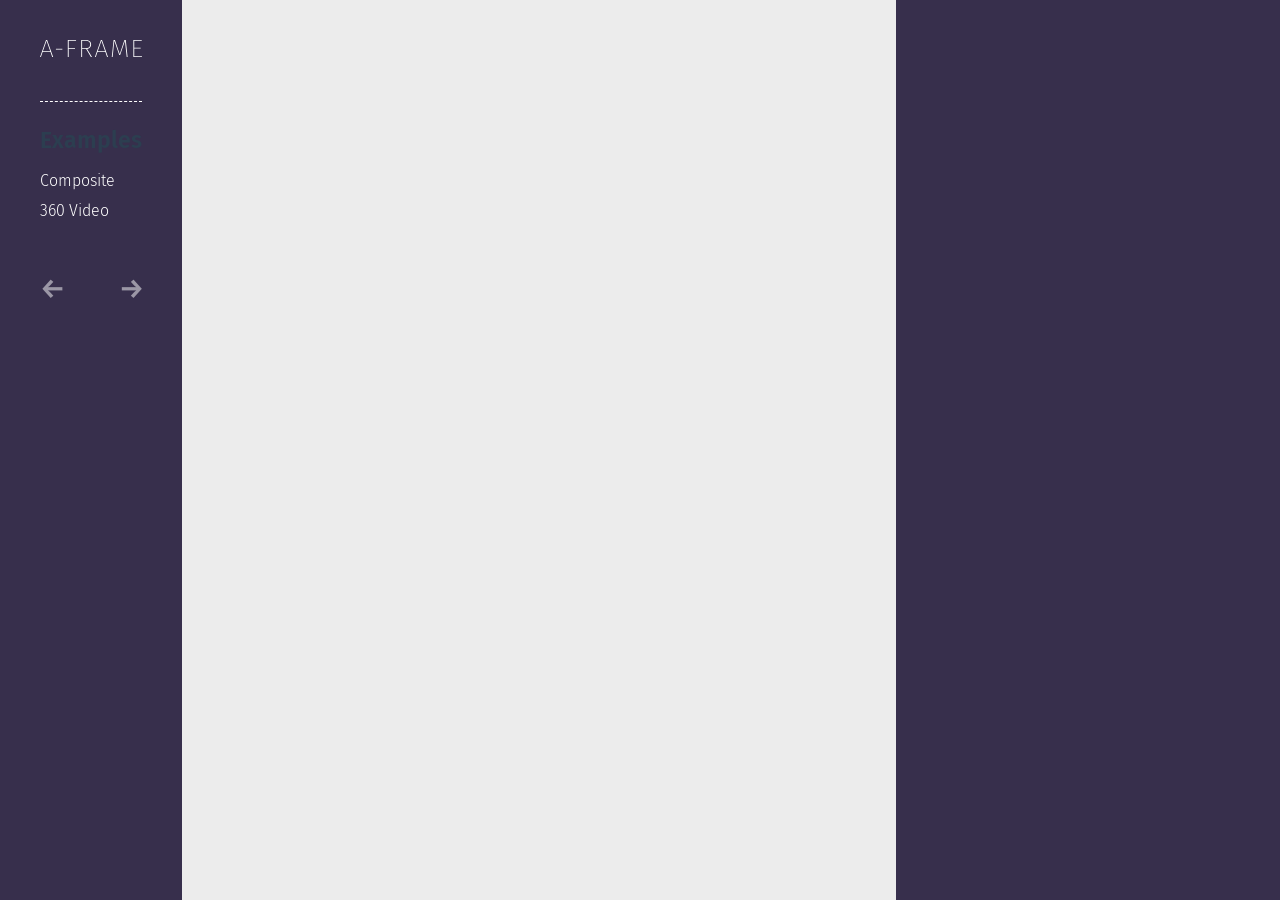
==== commit 524898e9: "Design Changes" ====
--- a/index.html
+++ b/index.html
@@ -227,23 +227,23 @@
 Grab the <a href="https://github.com/aframevr/aframe-boilerplate/" class="btn-index btn-boilerplate">A-Frame Starter Kit</a>.
 -->
 
-    <a href="/docs/0.2.0/guide/getting-started.html"
-       class="get-started nav-link">
-      Get Started
-    </a>
-    <a class="credits borderless-link" href="http://mozvr.com/" rel="external"></a>
-  </div>
-</div>
-
-    </main>
-    <script src="/js/common.js"></script>
-    <script src="/js/ga.js"></script>
-    <script src="/js/single-page.js"></script>
-    
-      <script src="/js/examples.js"></script>
-    
-    
-      <script src="/js/docs.js"></script>
-    
-  </body>
-</html>
+    <!-- <a href="/docs/0.2.0/guide/getting-started.html"
+        class="get-started nav-link">
+       Get Started
+     </a>
+     <a class="credits borderless-link" href="http://mozvr.com/" rel="external"></a>
+   </div>
+ </div>-->
+
+     </main>
+     <script src="/js/common.js"></script>
+     <script src="/js/ga.js"></script>
+     <script src="/js/single-page.js"></script>
+
+       <script src="/js/examples.js"></script>
+
+
+       <script src="/js/docs.js"></script>
+
+   </body>
+ </html>
--- a/css/index.css
+++ b/css/index.css
@@ -677,7 +677,7 @@
   background: url("../images/aframe-name-white.svg") no-repeat;
 }
 .sidebar {
-  background: #ef2d5e;
+  background: #372f4c;
   -webkit-overflow-scrolling: touch;
   -ms-overflow-style: none;
   width: 260px;
